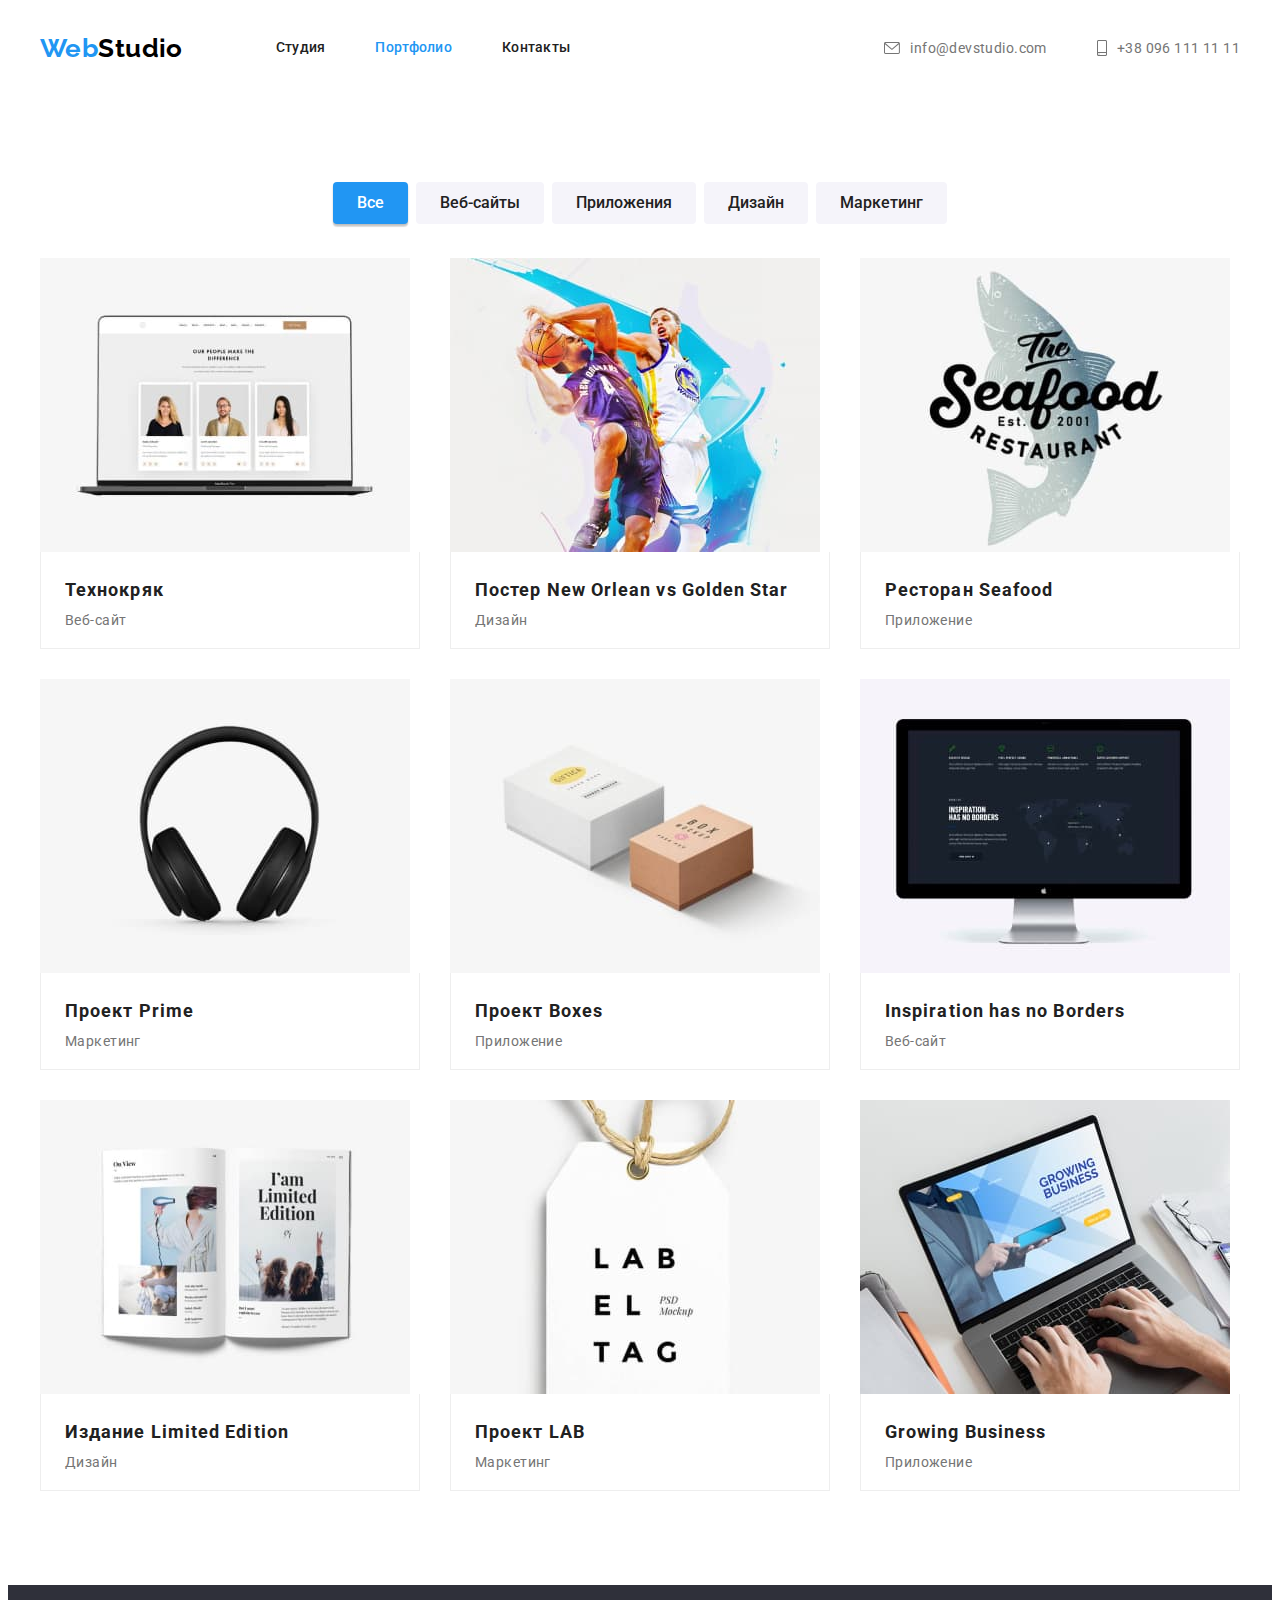
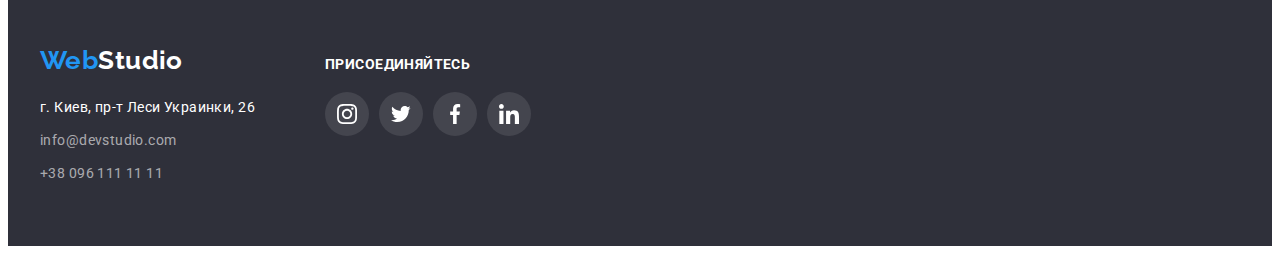
==== portfolio.html @ 497b51b6 "copy" ====
<!DOCTYPE html>
<html lang="ru">
<head>
    <meta charset="UTF-8">
    <meta http-equiv="X-UA-Compatible" content="IE=edge">
    <meta name="viewport" content="width=device-width, initial-scale=1.0">
    <link rel="preconnect" href="https://fonts.googleapis.com">
    <link rel="preconnect" href="https://fonts.gstatic.com" crossorigin>
    <link href="https://fonts.googleapis.com/css2?family=Montserrat:wght@400;700&family=Raleway:wght@700&family=Roboto:wght@400;500;700;900&display=swap" rel="stylesheet">
    <link rel="stylesheet" href="https://cdnjs.cloudflare.com/ajax/libs/modern-normalize/1.1.0/modern-normalize.min.css" integrity="sha512-wpPYUAdjBVSE4KJnH1VR1HeZfpl1ub8YT/NKx4PuQ5NmX2tKuGu6U/JRp5y+Y8XG2tV+wKQpNHVUX03MfMFn9Q==" crossorigin="anonymous" referrerpolicy="no-referrer" />
    <link rel="stylesheet" href="./css/styles.css">
    <title>Portfolio</title>
</head>
<body>
    <header class="header">
        <div class="container header-container">
                <a href="" class="logo header-logo">Web<span class="header-logo-part">Studio</span></a>
            <nav class="header-navigation">
                <ul class="header-list list">
                    <li class="header-item"><a href="./index.html" class="header-link link">Студия</a></li>
                    <li class="header-item"><a href="./portfolio.html" class="header-link current link">Портфолио</a></li>
                    <li class="header-item"><a href="" class="header-link link">Контакты</a></li>
                </ul>
            </nav>
            <div class="header-connect">
                <ul class="header-list list">
                    <li class="header-item"><a href="mailto:info@devstudio.com" class="header-link-cont link">
                        <svg class="heder-icon-mail" width="16" height="12" >
                            <use href="./images/symbol-defs.svg#icon-mail"></use>
                        </svg>info@devstudio.com</a></li>
                    <li class="header-item"><a href="tel:+380961111111" class="header-link-cont link">
                        <svg class="heder-icon-tel" width="10" height="16" >
                            <use href="./images/symbol-defs.svg#icon-tel"></use>
                        </svg>+38 096 111 11 11</a>
                    </li>
                </ul>
            </div>
        </div>
    </header> 
    <main>
        <section class="portfolio">
            <div class="container">
                <h1 class="visually-hidden">Портфолио</h1>
                    <ul class="filter-list list">
                        <li class="filter-item"> 
                            <button type="button" class="filter-btn current">Все</button>
                        </li> 
                        <li class="filter-item">
                            <button type="button" class="filter-btn">Веб-сайты</button>
                        </li> 
                        <li class="filter-item">
                         <button type="button" class="filter-btn">Приложения</button>
                        </li> 
                        <li class="filter-item">
                            <button type="button" class="filter-btn">Дизайн</button>
                        </li> 
                        <li class="filter-item">
                            <button type="button" class="filter-btn">Маркетинг</button>
                        </li> 
                    </ul>

                    <ul class="projects-list list">
                        <li class="projects-item"> 
                            <a href="" class="projects-link link">
                            <img src="./images/portfolio_img1.jpg" alt="веб-сайт технокряк" width="370" class="project-img">
                            <div class="project-container">
                            <h3 class="project-name">Технокряк</h3>
                            <p class="project-type">Веб-сайт</p>
                            </div>
                            </a>
                        </li>
                        <li class="projects-item">
                            <a href="" class="projects-link link">
                            <img src="./images/portfolio_img2.jpg" alt="дизайн постера" width="370" class="project-img">
                            <div class="project-container">
                            <h3 class="project-name">Постер <span lang="en">New Orlean vs Golden Star</span></h3>
                            <p class="project-type">Дизайн</p>
                            </div>
                            </a>
                        </li>
                        <li class="projects-item">
                            <a href="" class="projects-link link">
                            <img src="./images/portfolio_img3.jpg" alt="приложение для ресторана" width="370" class="project-img">
                            <div class="project-container">
                            <h3 class="project-name">Ресторан <span lang="en">Seafood</span> </h3>
                            <p class="project-type">Приложение</p>
                            </div>
                            </a>
                        </li>
                        <li class="projects-item">
                            <a href="" class="projects-link link">
                            <img src="./images/portfolio_img4.jpg" alt="маркетинг проекта прайм" width="370" class="project-img">
                            <div class="project-container">
                            <h3 class="project-name">Проект <span lang="en">Prime</span></h3>
                            <p class="project-type">Маркетинг</p>
                            </div>
                            </a>
                        </li>
                        <li class="projects-item">
                            <a href="" class="projects-link link">
                            <img src="./images/portfolio_img5.jpg" alt="приложение для проекта" width="370" class="project-img">
                            <div class="project-container">
                            <h3 class="project-name">Проект <span lang="en">Boxes</span></h3>
                            <p class="project-type">Приложение</p>
                            </div>
                            </a>
                        </li>
                        <li class="projects-item">
                            <a href="" class="projects-link link">
                            <img src="./images/portfolio_img6.jpg" alt="веб-сайт компании" width="370" class="project-img">
                            <div class="project-container">
                            <h3 lang="en" class="project-name">Inspiration has no Borders</h3>
                            <p class="project-type">Веб-сайт</p>
                            </div>
                            </a>
                        </li>
                        <li class="projects-item">
                            <a href="" class="projects-link link">
                            <img src="./images/portfolio_img7.jpg" alt="дизайн журнала" width="370" class="project-img">
                            <div class="project-container">
                            <h3 class="project-name">Издание <span lang="en">Limited Edition</span></h3>
                            <p class="project-type">Дизайн</p>
                            </div>
                            </a>
                        </li>
                        <li class="projects-item">
                            <a href="" class="projects-link link">
                            <img src="./images/portfolio_img8.jpg" alt="маркетинг проекта" width="370" class="project-img">
                            <div class="project-container">
                            <h3 class="project-name">Проект <span lang="en">LAB</span></h3>
                            <p class="project-type">Маркетинг</p>
                            </div>
                            </a>
                        </li>
                        <li class="projects-item">
                            <a href="" class="projects-link link">
                            <img src="./images/portfolio_img9.jpg" alt="приложение для бизнеса" width="370" class="project-img">
                            <div class="project-container">
                            <h3 lang="en" class="project-name">Growing Business</h3>
                            <p class="project-type">Приложение</p>
                            </div>
                            </a>
                        </li>
                    </ul>
            </div> 
        </section>

    </main>
    <footer class="footer">
        <div class="container footer-conainetr">
                <div class="footer-first">
                    <a href="" class="logo footer-logo">Web<span class="footer-logo-part">Studio</span></a>
                    <address class="footer-addr footer-link link">
                        <p class="footer-addres">г. Киев, пр-т Леси Украинки, 26</p>
                        <ul class="footer-list list">
                            <li class="footer-item">
                                <a href="mailto:info@devstudio.com" class="footer-link link-footer link footer-mail">info@devstudio.com</a>
                            </li>
                            <li class="footer-item">
                                <a href="tel:+380961111111" class="footer-link link-footer link">+38 096 111 11 11</a>
                            </li>
                        </ul>
                    </address>
                </div>
            <div class="connect">
                <h3 class="connect-title">присоединяйтесь</h3>
                    <ul class="connect-soc-list list">
                        <li class="connect-soc-item">
                            <a href="" class="connect-soc-link">
                                <svg class="connect-item-icon" width="20" height="20" >
                                    <use href="./images/symbol-defs.svg#icon-instagram"></use>
                                </svg>
                            </a>
                        </li>
                        <li class="connect-soc-item">
                            <a href="" class="connect-soc-link">
                                <svg class="connect-item-icon" width="20" height="20" >
                                    <use href="./images/symbol-defs.svg#icon-twitter"></use>
                                </svg>
                            </a>
                        </li>
                        <li class="connect-soc-item">
                            <a href="" class="connect-soc-link">
                                <svg class="connect-item-icon" width="20" height="20" >
                                    <use href="./images/symbol-defs.svg#icon-facebook"></use>
                                </svg>
                            </a>
                        </li>
                        <li class="connect-soc-item">
                            <a href="" class="connect-soc-link">
                                <svg class="connect-item-icon" width="20" height="20" >
                                    <use href="./images/symbol-defs.svg#icon-linkedin"></use>
                                </svg>
                            </a>
                        </li>
                    </ul>
            </div>
        </div>
    </footer>
</body>
</html>
---- css/styles.css ----
:root {
    --sercondary-text-color: #757575;
    --main-text-color: #212121;
    --accent-color: #2196F3;
    --primary-white-color: #FFFFFF;
}

body {
    font-size: 14px;
    font-family: "Roboto", sans-serif;
    letter-spacing: 0.03em;
    color: var(--main-text-color);
    background-color: var(--primary-white-color);
}

p, 
h1, 
h2,
h3, 
h4, 
h5, 
h6 {
    margin: 0;
}

ul, 
ol {
    margin: 0;
    padding: 0;
}

img {
     display: block;
     max-width: 100%;
     height: auto;
}

.container {
    width: 1200px;
    padding-left: 15px;
    padding-right: 15px;
    margin: 0 auto;

}

.visually-hidden {
	position: absolute;
	overflow: hidden;
	clip: rect(0 0 0 0);
	height: 1px;
	width: 1px;
	margin: -1px;
	padding: 0;
	border: 0;
}

.logo{
    display: inline-block;
    font-family: "Raleway", sans-serif;
    text-decoration: none;
    color: var(--accent-color);
    font-weight: 700;
    font-size: 26px;
    line-height: 1.19;
}

.list {
    list-style: none;
    padding: 0;
    margin: 0;
}

.link {
    display: block;
    text-decoration: none;
}

.title {
    font-size: 36px;
    line-height: 1.16;
    text-align: center;
 }

 .img {
     display: block;
     max-width: 100%;
     height: auto;
 }

/* ------------------------------------HEADER--------------------------------- */

.header {
    border-bottom: 1px;
    border-bottom-color: #ECECEC;
}

.header-logo{
    margin-right: 93px;
}

.header .container{
    display: flex;
    align-items: center;
}

.header-connect{
    margin-left: auto;
}

.header-logo-part{
    color: #000000;
}

.header-list{
    display: flex;
    align-items: center;
}

.header-item:not(:last-child){
    margin-right: 50px;
}

.header-link {
    padding-top: 32px;
    padding-bottom: 32px;
    font-weight: 500;
    line-height: 1.14;
    letter-spacing: 0.02em;
    color: inherit;
}

.header-link-cont{
    padding-top: 32px;
    padding-bottom: 32px;
    color: var(--sercondary-text-color);
    display: flex;
    align-items: center;
}

.header-link:hover, 
.header-link-cont:hover, 
.header-link:focus, 
.header-link-cont:focus, 
.current, 
.logo:focus, 
.link-footer:focus, 
.link-footer:hover {
    color: var(--accent-color);
}

.heder-icon-tel,
.heder-icon-mail {
    fill: currentColor;
    margin-right: 10px;
}
    

/* ------------------------------------HERO------------------------- */

.hero {
    padding-top: 200px;
    padding-bottom: 200px;

    text-align: center;
    background-color: #2F303A;
}

.hero-tittle { 
    margin-top: 0;
    margin-left: auto;
    margin-right: auto;
    margin-bottom: 30px; 
    max-width: 696px;
    text-align: center;

    font-weight: 900;
    font-size: 44px;
    line-height: 1.36;
    letter-spacing: 0.06em;
    text-transform: uppercase;
    color: var(--primary-white-color);  
}

.button {
    font-weight: 700;
    font-size: 16px;
    line-height: 1.87;
    display: flex;
    letter-spacing: 0.06em;
    color: var(--primary-white-color);
    font-family: inherit;
    background-color: var(--accent-color);
    cursor: pointer;
}

.hero-btn{
    border-radius: 4px;
    display: inline-block;
    min-width: 200px;
    padding-top: 10px;
    padding-bottom: 10px;
    border-radius: 4px;
    border: none;
    box-shadow: 0px 4px 4px rgba(0, 0, 0, 0.15);
}

.overlay{
    min-width: 1600px;
    height: 600px;
    margin-left: auto;
    margin-right: auto;
    background-image:linear-gradient(
        rgba(47, 48, 58, 0.4),
        rgba(47, 48, 58, 0.4)
    ), url(../images/hero_img.jpg);
    background-repeat: no-repeat;
    background-position: center;
    background-size: cover;

}
/* --------------------------------------ADVANTAGE-------------------------- */

.advantage {
    padding-top: 94px;
    padding-bottom: 94px;
}

.advantage-list {
    display: flex;
}

.advantage-item {
    width: 270px;
}

.advantage-item::before {
    
    display: block;
    content: "" ;
    height: 120px;
    background-repeat: no-repeat;
    background-position: center;
    background-color: #F5F4FA;
    border-radius: 4px;
    margin-bottom: 30px;
}

.icon-antena::before {
    background-image: url("../images/antenna\ 1.svg");
}

.icon-clock::before {
    background-image: url('../images/clock\ 1.svg');
}

.icon-diagram::before {
    background-image: url('../images/diagram\ 1.svg');
}

.icon-astronaut::before {
    background-image: url('../images/astronaut\ 1.svg');
}
.advantage-item:not(:last-child) {
    margin-right: 30px;
}

.advantage-heading {
    margin-bottom: 10px;

    font-size: 14px;
    line-height: 1.14;
    text-transform: uppercase;
    color: var(--main-text-color);
}

.advantage-desc {
    line-height: 1.71;
    color: var(--sercondary-text-color);
}

/* --------------------------------------ABOUT------------------------ */

.about{
    padding-top: 0;
    padding-bottom: 94px;
}

.about-title{
    margin-bottom: 50px;
}

.about-list{
    display: flex;
    align-items: center;
}

.about-item:not(:last-child) {
    margin-right: 30px;
}

/* -------------------------------------TEAM------------------------------ */
.team {
    padding-top: 94px;
    padding-bottom: 94px;
    background-color: #F5F4FA;
}

.team-title{
    margin-bottom: 50px;
}

.team-list{
    display: flex;
    align-items: center;
}

.team-item:not(:last-child) {
    margin-right: 30px;
}
.team-item {
    box-shadow: 0px 1px 3px rgba(0, 0, 0, 0.12), 0px 1px 1px rgba(0, 0, 0, 0.14), 0px 2px 1px rgba(0, 0, 0, 0.2);
}

.team-image {
    margin-bottom: 30px;
}

.team-container{
    padding: 0px 32px 30px 32px;
    box-shadow: 0px 1px 3px rgba(0, 0, 0, 0.12), 0px 1px 1px rgba(0, 0, 0, 0.14), 0px 2px 1px rgba(0, 0, 0, 0.2);
    border-radius: 0px 0px 4px 4px;
}

.team-member {
    margin-bottom: 10px;
    font-weight: 500;
    font-size: 16px;
    line-height: 1.19;
    text-align: center;
}

.team-profession {
    font-size: 16px;
    line-height: 1.19;
    text-align: center;
    color: var(--sercondary-text-color);
    margin-bottom: 16px;
}

.team-soc-list {
    display: flex;
    justify-content: center; 
}

.team-soc-item +.team-soc-item{
    margin-left: 10px;
}

.team-soc-link {
    width: 44px;
    height: 44px;
    display: flex;
    justify-content: center;
    align-items: center;
}

.team-item-icon {
    fill: rgba(175, 177, 184, 1);
}

.team-soc-link:hover,
.team-soc-link:focus {
    background-color: var(--accent-color);
    border-radius: 50%;
}


.team-soc-link:hover .team-item-icon,
.team-soc-link:focus .team-item-icon {
    fill: var(--primary-white-color);
}

/* --------------------------------------CLIENT---------------------------- */

.client {
    padding-top: 94px;
    padding-bottom: 94px;
}

.client-title{
    margin-bottom: 50px;
}
.container {
}

.client-list {
    display: flex;
    justify-content: center;
}

.client-item:not(:last-child) {
    margin-right: 30px;
}

.client-link {
    width: 170px;
    height: 92px;
    display: flex;
    justify-content: center;
    align-items: center;
    border: 1px solid rgba(175, 177, 184, 1);
}

.client-item-icon {
    fill: rgba(175, 177, 184, 1);
}

.client-link:hover,
.client-link:focus {
    border: 1px solid var(--accent-color);
}


.client-link:hover .client-item-icon,
.client-link:focus .client-item-icon {
    fill: var(--accent-color);
}

/* --------------------------------------FOOTER----------------------------- */
.footer {
    padding-top: 60px;
    padding-bottom: 60px;
    background-color: #2F303A;
    
}

.footer-conainetr {
    display: flex;
    align-items: baseline;
}

.footer-first {
    margin-right: 70px;
}

.footer-logo{
    margin-bottom: 20px;
}

.footer-logo-part{
    display: inline-block;
    color: var(--primary-white-color);
}

.footer-link{
    font-weight: 400;
    line-height: 1.71;
}

.footer-addres {
    margin-bottom: 9px;
}

.footer-addr {
    font-style: normal;
    color: var(--primary-white-color);
}

.footer-item:not(:last-child) {
    margin-bottom: 9px;
}

.link-footer {
    color: rgba(255, 255, 255, 0.6);
}

/* ---------------------------------FOOTER CONNECT-------------------------- */

.connect-title {
    font-size: 14px;
    color: var(--primary-white-color);
    text-transform: uppercase;
    margin-bottom: 20px;
}

.connect-soc-list {
    display: flex;
}

.connect-soc-link {
    width: 44px;
    height: 44px;
    display: flex;
    justify-content: center;
    align-items: center;
    background-color: rgba(255, 255, 255, 0.1);
    border-radius: 50%;
}

.connect-item-icon {
    fill: var(--primary-white-color);
}

.connect-soc-item +.connect-soc-item {
    margin-left: 10px;
}

.connect-soc-link:hover,
.connect-soc-link:focus {
    background-color: var(--accent-color);
    border-radius: 50%;
}


.connect-soc-link:hover .connect-item-icon,
.connect-soc-link:focus .connect-item-icon {
    fill: var(--primary-white-color);
}

/* -----------------------------------FILTER PORTFOLIO-------------------- */
.portfolio{
    padding-top: 94px;
    padding-bottom: 94px;
}
.filter-list {
    display: flex;
    margin-bottom: 34px;
    justify-content: center;
}

.filter-item:not(:last-child){
    margin-right: 8px;
    
}

.filter-btn {
    padding: 6px 22px;
    border-radius: 4px;
    border-color: transparent;
    font-weight: 500;
    font-size: 16px;
    line-height: 1.62;
    text-align: center;
    background: #F5F4FA;
    color: var(--main-text-color);
    font-family: inherit;
    cursor: pointer;
}

.filter-btn.current {
    color: var(--primary-white-color);
    background-color: var(--accent-color);
    box-shadow: 0px 3px 1px rgba(0, 0, 0, 0.1), 0px 1px 2px rgba(0, 0, 0, 0.08), 0px 2px 2px rgba(0, 0, 0, 0.12);
}

.filter-btn:hover,
.filter-btn:focus {
    color: var(--primary-white-color);
    background-color: var(--accent-color);
    box-shadow: 0px 4px 4px rgba(0, 0, 0, 0.25), 0px 3px 1px rgba(0, 0, 0, 0.1), 0px 1px 2px rgba(0, 0, 0, 0.08), 0px 2px 2px rgba(0, 0, 0, 0.12);
}


/* -----------------------------------PROJECTS PORTFOLIO------------------ */
.projects-list {
    display: flex;
    flex-wrap: wrap;
    margin-left: -30px;
    margin-bottom: -30px;
}

.projects-item {
    width: calc((100% - 90px) / 3);
    margin-left: 30px;
    margin-bottom: 30px;
}

.projects-item:hover,
.projects-item:focus {
    box-shadow: 0px 1px 1px rgba(0, 0, 0, 0.12), 0px 4px 4px rgba(0, 0, 0, 0.06), 1px 4px 6px rgba(0, 0, 0, 0.16);
}

.project-container{
    padding: 20px 24px;
    border: 1px solid #EEEEEE;
    border-top: none;
}

.project-name {
    margin-bottom: 4px;
    font-size: 18px;
    line-height: 2;
    letter-spacing: 0.06em;
    color: var(--main-text-color);
}

.project-type {
    color: var(--sercondary-text-color);
}
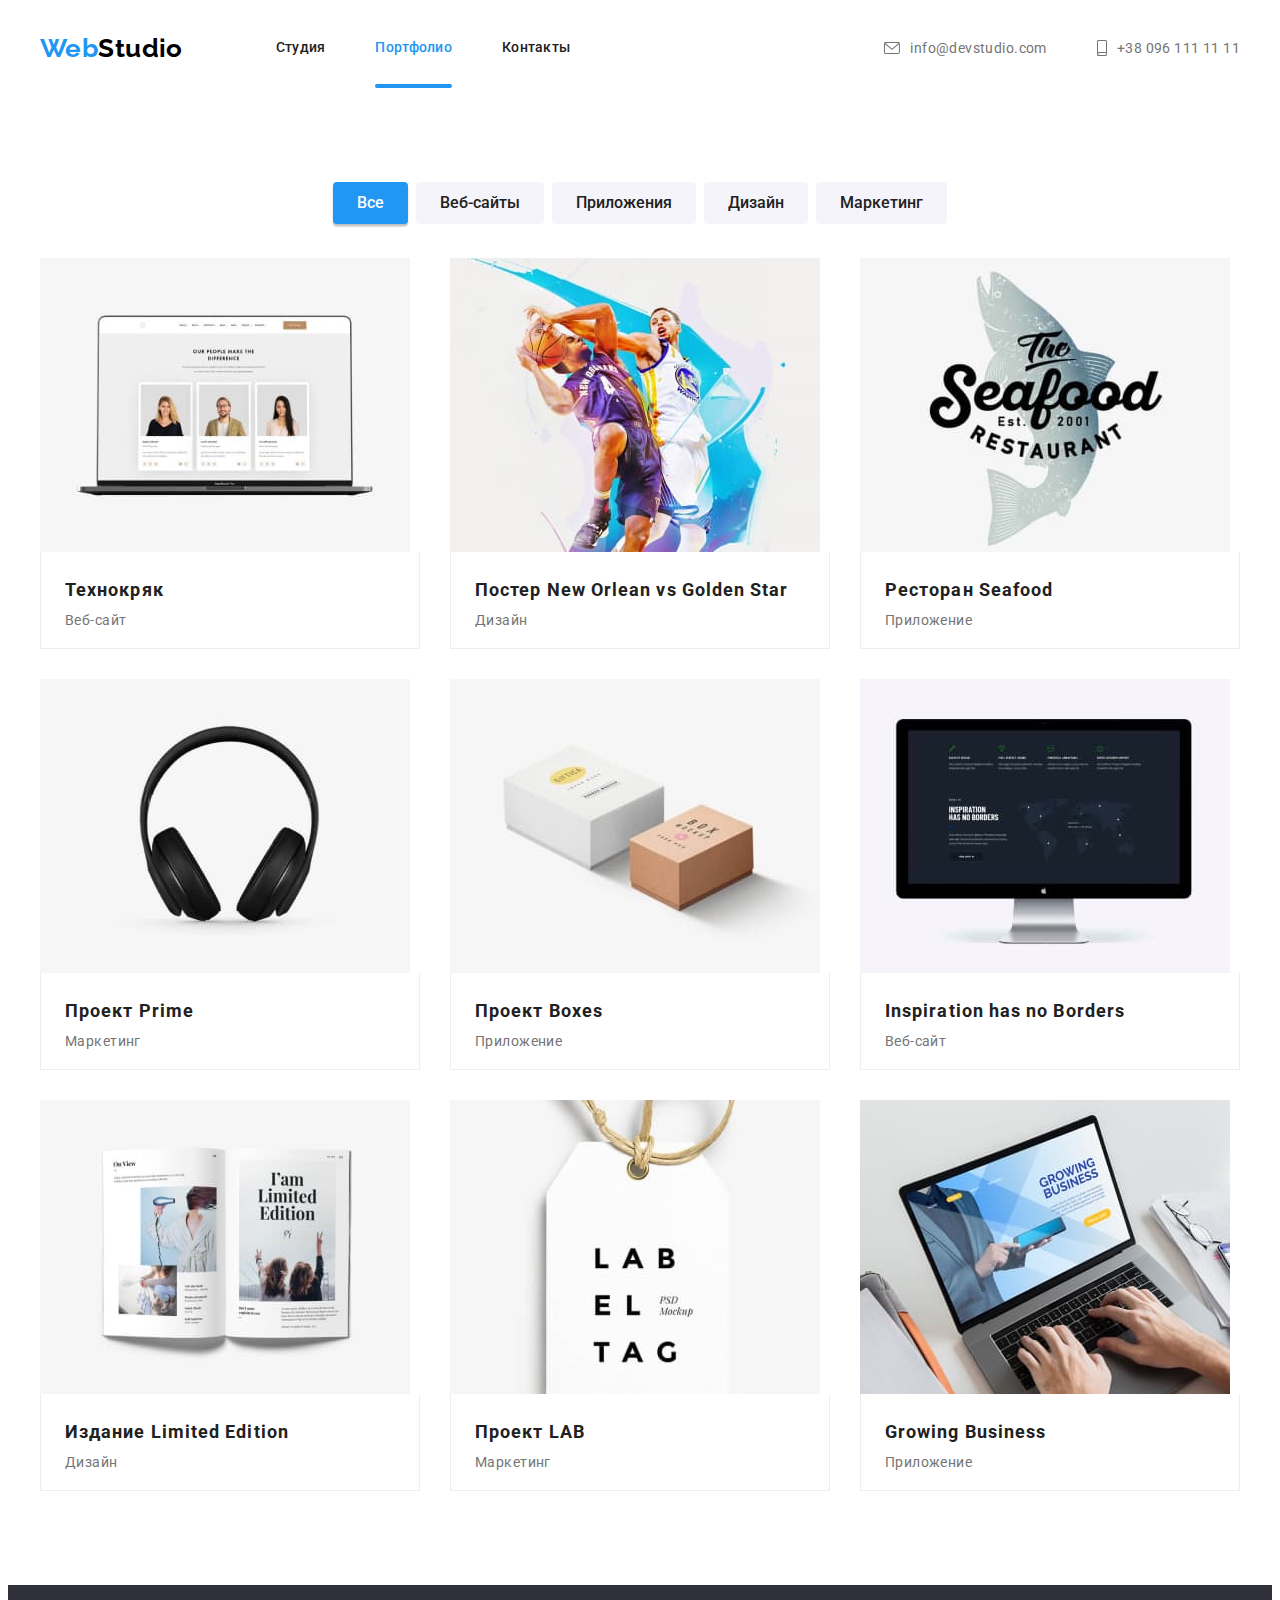
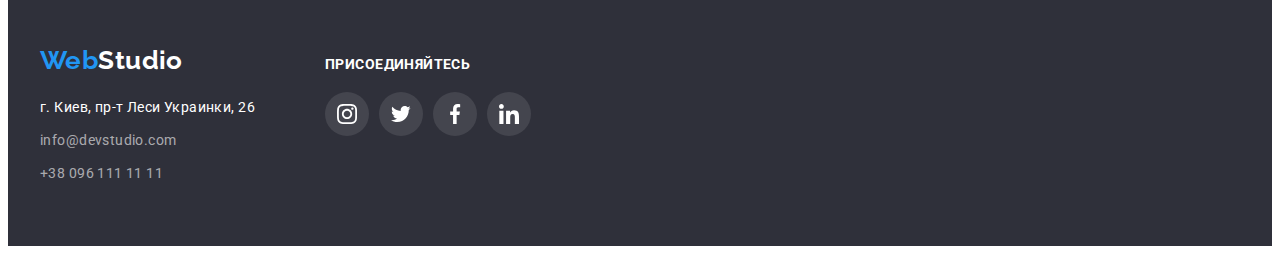
==== commit 1de9d6cc: "part1" ====
--- a/portfolio.html
+++ b/portfolio.html
@@ -18,7 +18,7 @@
             <nav class="header-navigation">
                 <ul class="header-list list">
                     <li class="header-item"><a href="./index.html" class="header-link link">Студия</a></li>
-                    <li class="header-item"><a href="./portfolio.html" class="header-link current link">Портфолио</a></li>
+                    <li class="header-item"><a href="./portfolio.html" class="header-link current link header-link-now">Портфолио</a></li>
                     <li class="header-item"><a href="" class="header-link link">Контакты</a></li>
                 </ul>
             </nav>
--- a/css/styles.css
+++ b/css/styles.css
@@ -86,6 +86,7 @@
      max-width: 100%;
      height: auto;
  }
+ 
 
 /* ------------------------------------HEADER--------------------------------- */
 
@@ -116,11 +117,13 @@
     align-items: center;
 }
 
-.header-item:not(:last-child){
+.header-item:not(:last-child) {
+    position: relative;
     margin-right: 50px;
 }
 
 .header-link {
+    
     padding-top: 32px;
     padding-bottom: 32px;
     font-weight: 500;
@@ -135,6 +138,18 @@
     color: var(--sercondary-text-color);
     display: flex;
     align-items: center;
+}
+
+.header-link, 
+.header-link-cont, 
+.header-link, 
+.header-link-cont,  
+.logo, 
+.link-footer, 
+.link-footer {
+    transition-property: color ;
+    transition-duration: 250ms;
+    transition-timing-function: cubic-bezier(0.4, 0, 0.2, 1);
 }
 
 .header-link:hover, 
@@ -152,6 +167,18 @@
 .heder-icon-mail {
     fill: currentColor;
     margin-right: 10px;
+}
+
+.header-link-now::after {
+    content: "";
+    position: absolute;
+    left: 0;
+    bottom: 0;
+    display: block;
+    width: 100%;
+    height: 4px;
+    border-radius: 2px;
+    background-color: var(--accent-color) ;
 }
     
 
@@ -298,6 +325,32 @@
     margin-right: 30px;
 }
 
+.imgage-desctop {
+    position: relative;
+}
+
+.image-label{
+    position: absolute;
+    display: block;
+
+    bottom: 0;
+    border: 1px solid rgba(0, 0, 0, 1);
+    width: 100%;
+}
+
+.image-desctop-descr {
+    
+   color: rgba(255, 255, 255, 1);
+   background-color: rgba(47, 48, 58, 0.8);
+    
+    padding: 27px 81px;
+    font-size: 14px;
+    line-height: 1.14;
+    
+    text-transform: uppercase;
+    text-align: center;
+}
+
 /* -------------------------------------TEAM------------------------------ */
 .team {
     padding-top: 94px;
@@ -362,10 +415,18 @@
     display: flex;
     justify-content: center;
     align-items: center;
+
+    transition-property: background-color, border-radius;
+    transition-duration: 250ms;
+    transition-timing-function: cubic-bezier(0.4, 0, 0.2, 1);
 }
 
 .team-item-icon {
     fill: rgba(175, 177, 184, 1);
+
+    transition-property: fill;
+    transition-duration: 250ms;
+    transition-timing-function: cubic-bezier(0.4, 0, 0.2, 1);
 }
 
 .team-soc-link:hover,
@@ -390,8 +451,6 @@
 .client-title{
     margin-bottom: 50px;
 }
-.container {
-}
 
 .client-list {
     display: flex;
@@ -409,10 +468,18 @@
     justify-content: center;
     align-items: center;
     border: 1px solid rgba(175, 177, 184, 1);
+
+    transition-property: border;
+    transition-duration: 250ms;
+    transition-timing-function: cubic-bezier(0.4, 0, 0.2, 1);
 }
 
 .client-item-icon {
     fill: rgba(175, 177, 184, 1);
+
+    transition-property: fill;
+    transition-duration: 250ms;
+    transition-timing-function: cubic-bezier(0.4, 0, 0.2, 1);
 }
 
 .client-link:hover,
@@ -495,10 +562,18 @@
     align-items: center;
     background-color: rgba(255, 255, 255, 0.1);
     border-radius: 50%;
+
+    transition-property: background-color, border-radius ;
+    transition-duration: 250ms;
+    transition-timing-function: cubic-bezier(0.4, 0, 0.2, 1);
 }
 
 .connect-item-icon {
     fill: var(--primary-white-color);
+
+    transition-property: fill;
+    transition-duration: 250ms;
+    transition-timing-function: cubic-bezier(0.4, 0, 0.2, 1);
 }
 
 .connect-soc-item +.connect-soc-item {
@@ -545,6 +620,10 @@
     color: var(--main-text-color);
     font-family: inherit;
     cursor: pointer;
+
+    transition-property: color, background-color, box-shadow ;
+    transition-duration: 250ms;
+    transition-timing-function: cubic-bezier(0.4, 0, 0.2, 1);
 }
 
 .filter-btn.current {
@@ -573,6 +652,10 @@
     width: calc((100% - 90px) / 3);
     margin-left: 30px;
     margin-bottom: 30px;
+    
+    transition-property: box-shadow;
+    transition-duration: 250ms;
+    transition-timing-function: cubic-bezier(0.4, 0, 0.2, 1);
 }
 
 .projects-item:hover,
@@ -597,3 +680,4 @@
 .project-type {
     color: var(--sercondary-text-color);
 }
+/* ----------------------------------amimatiion------------------------------ */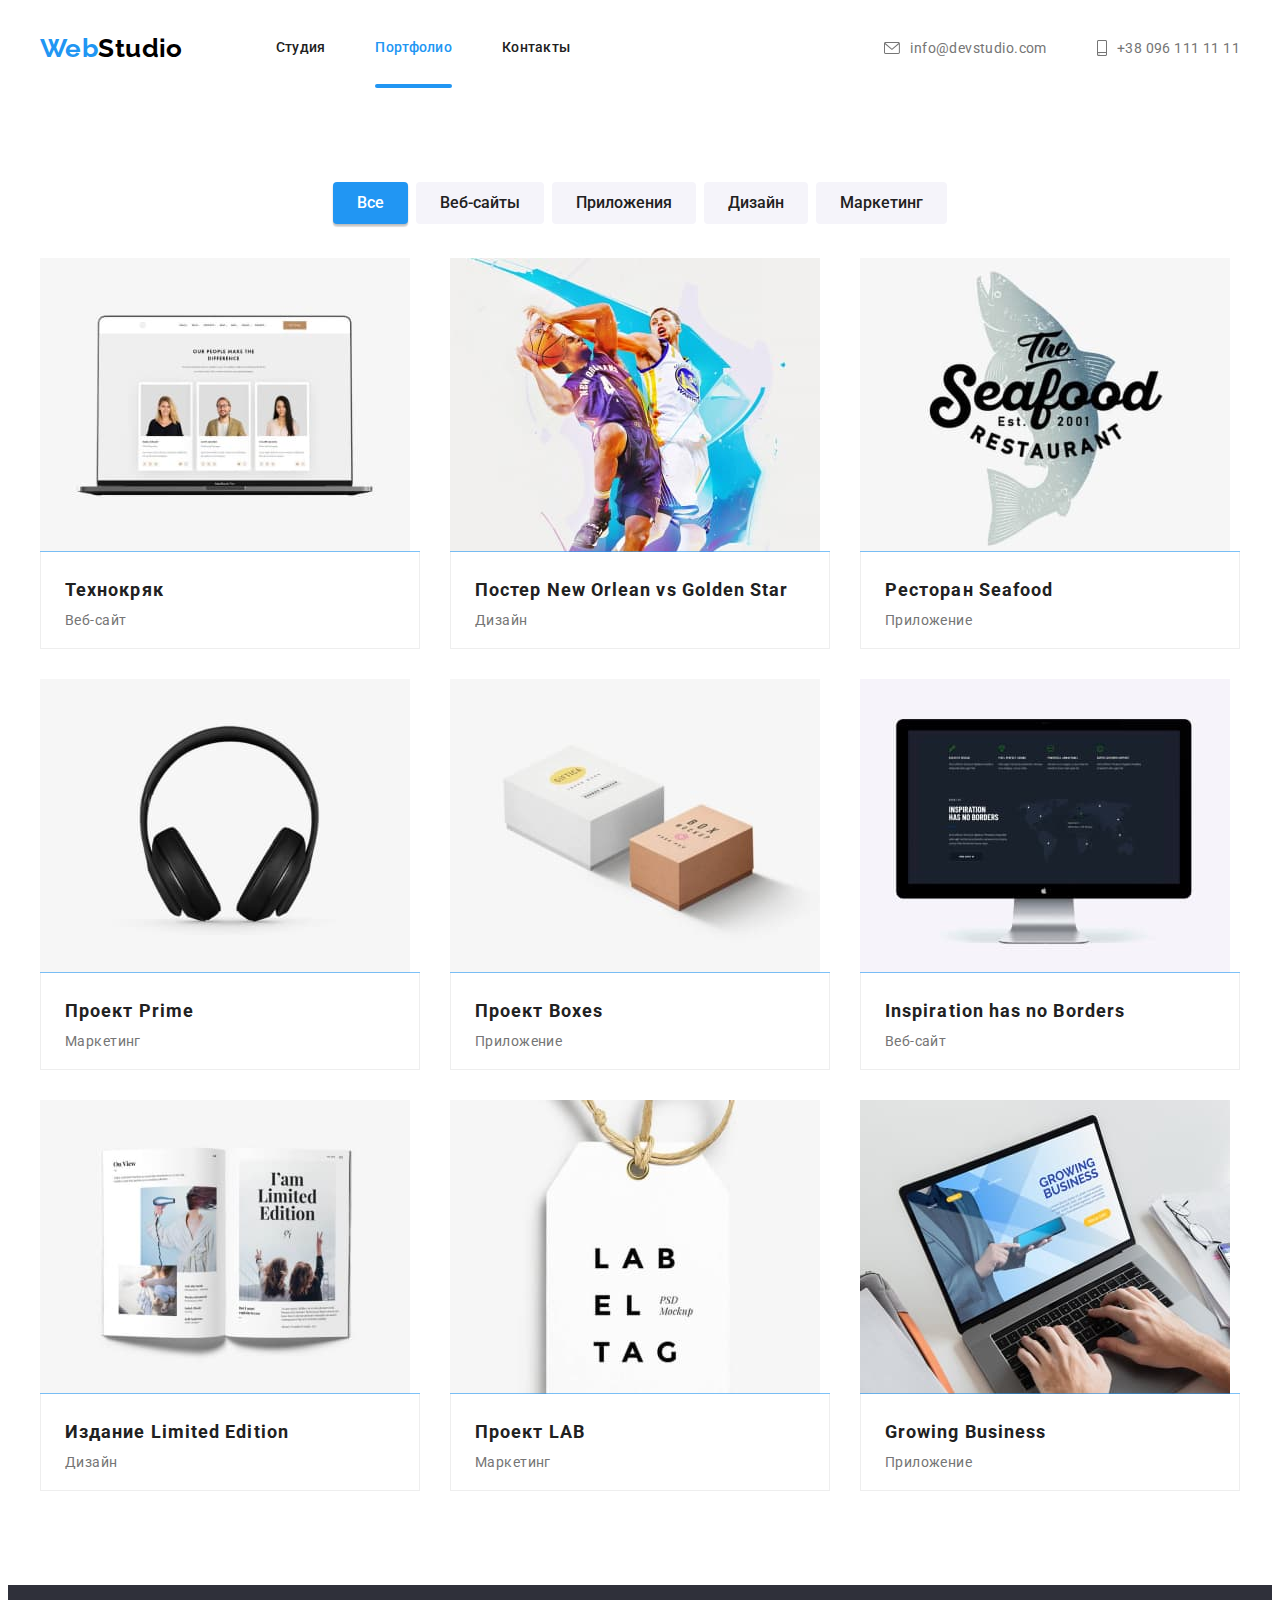
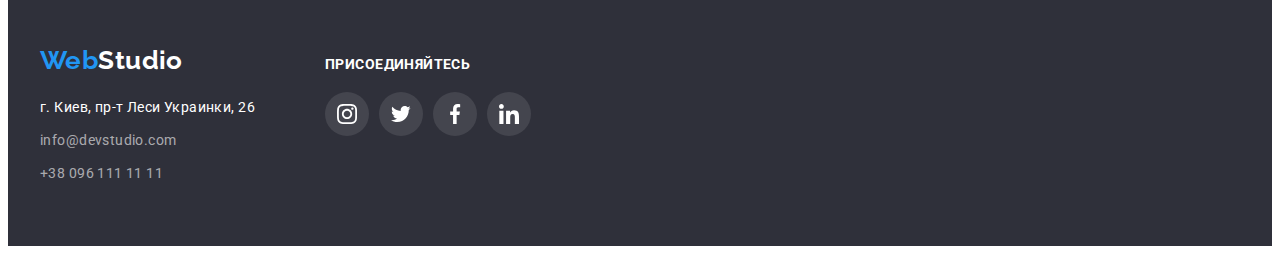
==== commit ab444480: "finish" ====
--- a/portfolio.html
+++ b/portfolio.html
@@ -62,7 +62,10 @@
                     <ul class="projects-list list">
                         <li class="projects-item"> 
                             <a href="" class="projects-link link">
-                            <img src="./images/portfolio_img1.jpg" alt="веб-сайт технокряк" width="370" class="project-img">
+                            <div class="projects-wrap">
+                                <img src="./images/portfolio_img1.jpg" alt="веб-сайт технокряк" width="370" class="project-img">
+                                <p class="overlay-text">Ресурс предлагает комплексные предложения с разным уровнем функционала и сервисов. Все это позволит посетителю получить исчерпывающие сведения о компании или частном лице.</p>
+                            </div>  
                             <div class="project-container">
                             <h3 class="project-name">Технокряк</h3>
                             <p class="project-type">Веб-сайт</p>
@@ -71,7 +74,10 @@
                         </li>
                         <li class="projects-item">
                             <a href="" class="projects-link link">
-                            <img src="./images/portfolio_img2.jpg" alt="дизайн постера" width="370" class="project-img">
+                            <div class="projects-wrap">
+                                <img src="./images/portfolio_img2.jpg" alt="дизайн постера" width="370" class="project-img">
+                                <p class="overlay-text">Ресурс предлагает комплексные предложения с разным уровнем функционала и сервисов. Все это позволит посетителю получить исчерпывающие сведения о компании или частном лице.</p>
+                            </div>
                             <div class="project-container">
                             <h3 class="project-name">Постер <span lang="en">New Orlean vs Golden Star</span></h3>
                             <p class="project-type">Дизайн</p>
@@ -80,7 +86,10 @@
                         </li>
                         <li class="projects-item">
                             <a href="" class="projects-link link">
-                            <img src="./images/portfolio_img3.jpg" alt="приложение для ресторана" width="370" class="project-img">
+                            <div class="projects-wrap">
+                                <img src="./images/portfolio_img3.jpg" alt="приложение для ресторана" width="370" class="project-img">
+                                <p class="overlay-text">Ресурс предлагает комплексные предложения с разным уровнем функционала и сервисов. Все это позволит посетителю получить исчерпывающие сведения о компании или частном лице.</p>
+                            </div>
                             <div class="project-container">
                             <h3 class="project-name">Ресторан <span lang="en">Seafood</span> </h3>
                             <p class="project-type">Приложение</p>
@@ -89,7 +98,10 @@
                         </li>
                         <li class="projects-item">
                             <a href="" class="projects-link link">
-                            <img src="./images/portfolio_img4.jpg" alt="маркетинг проекта прайм" width="370" class="project-img">
+                            <div class="projects-wrap">
+                                <img src="./images/portfolio_img4.jpg" alt="маркетинг проекта прайм" width="370" class="project-img">
+                                <p class="overlay-text">Ресурс предлагает комплексные предложения с разным уровнем функционала и сервисов. Все это позволит посетителю получить исчерпывающие сведения о компании или частном лице.</p>
+                            </div>
                             <div class="project-container">
                             <h3 class="project-name">Проект <span lang="en">Prime</span></h3>
                             <p class="project-type">Маркетинг</p>
@@ -98,7 +110,10 @@
                         </li>
                         <li class="projects-item">
                             <a href="" class="projects-link link">
-                            <img src="./images/portfolio_img5.jpg" alt="приложение для проекта" width="370" class="project-img">
+                            <div class="projects-wrap">
+                                <img src="./images/portfolio_img5.jpg" alt="приложение для проекта" width="370" class="project-img">
+                                <p class="overlay-text">Ресурс предлагает комплексные предложения с разным уровнем функционала и сервисов. Все это позволит посетителю получить исчерпывающие сведения о компании или частном лице.</p>
+                            </div>
                             <div class="project-container">
                             <h3 class="project-name">Проект <span lang="en">Boxes</span></h3>
                             <p class="project-type">Приложение</p>
@@ -107,7 +122,10 @@
                         </li>
                         <li class="projects-item">
                             <a href="" class="projects-link link">
-                            <img src="./images/portfolio_img6.jpg" alt="веб-сайт компании" width="370" class="project-img">
+                            <div class="projects-wrap">
+                                <img src="./images/portfolio_img6.jpg" alt="веб-сайт компании" width="370" class="project-img">
+                                <p class="overlay-text">Ресурс предлагает комплексные предложения с разным уровнем функционала и сервисов. Все это позволит посетителю получить исчерпывающие сведения о компании или частном лице.</p>
+                            </div>
                             <div class="project-container">
                             <h3 lang="en" class="project-name">Inspiration has no Borders</h3>
                             <p class="project-type">Веб-сайт</p>
@@ -116,7 +134,10 @@
                         </li>
                         <li class="projects-item">
                             <a href="" class="projects-link link">
-                            <img src="./images/portfolio_img7.jpg" alt="дизайн журнала" width="370" class="project-img">
+                            <div class="projects-wrap">
+                                <img src="./images/portfolio_img7.jpg" alt="дизайн журнала" width="370" class="project-img">
+                                <p class="overlay-text">Ресурс предлагает комплексные предложения с разным уровнем функционала и сервисов. Все это позволит посетителю получить исчерпывающие сведения о компании или частном лице.</p>
+                            </div>
                             <div class="project-container">
                             <h3 class="project-name">Издание <span lang="en">Limited Edition</span></h3>
                             <p class="project-type">Дизайн</p>
@@ -125,7 +146,10 @@
                         </li>
                         <li class="projects-item">
                             <a href="" class="projects-link link">
-                            <img src="./images/portfolio_img8.jpg" alt="маркетинг проекта" width="370" class="project-img">
+                            <div class="projects-wrap">
+                                <img src="./images/portfolio_img8.jpg" alt="маркетинг проекта" width="370" class="project-img">
+                                <p class="overlay-text">Ресурс предлагает комплексные предложения с разным уровнем функционала и сервисов. Все это позволит посетителю получить исчерпывающие сведения о компании или частном лице.</p>
+                            </div>
                             <div class="project-container">
                             <h3 class="project-name">Проект <span lang="en">LAB</span></h3>
                             <p class="project-type">Маркетинг</p>
@@ -134,7 +158,10 @@
                         </li>
                         <li class="projects-item">
                             <a href="" class="projects-link link">
-                            <img src="./images/portfolio_img9.jpg" alt="приложение для бизнеса" width="370" class="project-img">
+                            <div class="projects-wrap">
+                                <img src="./images/portfolio_img9.jpg" alt="приложение для бизнеса" width="370" class="project-img">
+                                <p class="overlay-text">Ресурс предлагает комплексные предложения с разным уровнем функционала и сервисов. Все это позволит посетителю получить исчерпывающие сведения о компании или частном лице.</p>
+                            </div>
                             <div class="project-container">
                             <h3 lang="en" class="project-name">Growing Business</h3>
                             <p class="project-type">Приложение</p>
--- a/css/styles.css
+++ b/css/styles.css
@@ -3,6 +3,8 @@
     --main-text-color: #212121;
     --accent-color: #2196F3;
     --primary-white-color: #FFFFFF;
+    --duration-time: 250ms;
+    --timing-function: cubic-bezier(0.4, 0, 0.2, 1);
 }
 
 body {
@@ -148,8 +150,8 @@
 .link-footer, 
 .link-footer {
     transition-property: color ;
-    transition-duration: 250ms;
-    transition-timing-function: cubic-bezier(0.4, 0, 0.2, 1);
+    transition-duration: var(--duration-time);
+    transition-timing-function: var(--timing-function);
 }
 
 .header-link:hover, 
@@ -417,16 +419,16 @@
     align-items: center;
 
     transition-property: background-color, border-radius;
-    transition-duration: 250ms;
-    transition-timing-function: cubic-bezier(0.4, 0, 0.2, 1);
+    transition-duration: var(--duration-time);
+    transition-timing-function: var(--timing-function);
 }
 
 .team-item-icon {
     fill: rgba(175, 177, 184, 1);
 
     transition-property: fill;
-    transition-duration: 250ms;
-    transition-timing-function: cubic-bezier(0.4, 0, 0.2, 1);
+    transition-duration: var(--duration-time);
+    transition-timing-function: var(--timing-function);
 }
 
 .team-soc-link:hover,
@@ -470,16 +472,16 @@
     border: 1px solid rgba(175, 177, 184, 1);
 
     transition-property: border;
-    transition-duration: 250ms;
-    transition-timing-function: cubic-bezier(0.4, 0, 0.2, 1);
+    transition-duration: var(--duration-time);
+    transition-timing-function: var(--timing-function);
 }
 
 .client-item-icon {
     fill: rgba(175, 177, 184, 1);
 
     transition-property: fill;
-    transition-duration: 250ms;
-    transition-timing-function: cubic-bezier(0.4, 0, 0.2, 1);
+    transition-duration: var(--duration-time);
+    transition-timing-function: var(--timing-function);
 }
 
 .client-link:hover,
@@ -564,16 +566,16 @@
     border-radius: 50%;
 
     transition-property: background-color, border-radius ;
-    transition-duration: 250ms;
-    transition-timing-function: cubic-bezier(0.4, 0, 0.2, 1);
+    transition-duration: var(--duration-time);
+    transition-timing-function: var(--timing-function);
 }
 
 .connect-item-icon {
     fill: var(--primary-white-color);
 
     transition-property: fill;
-    transition-duration: 250ms;
-    transition-timing-function: cubic-bezier(0.4, 0, 0.2, 1);
+    transition-duration: var(--duration-time);
+    transition-timing-function: var(--timing-function);
 }
 
 .connect-soc-item +.connect-soc-item {
@@ -622,8 +624,8 @@
     cursor: pointer;
 
     transition-property: color, background-color, box-shadow ;
-    transition-duration: 250ms;
-    transition-timing-function: cubic-bezier(0.4, 0, 0.2, 1);
+    transition-duration: var(--duration-time);
+    transition-timing-function: var(--timing-function);
 }
 
 .filter-btn.current {
@@ -654,13 +656,39 @@
     margin-bottom: 30px;
     
     transition-property: box-shadow;
-    transition-duration: 250ms;
-    transition-timing-function: cubic-bezier(0.4, 0, 0.2, 1);
+    transition-duration: var(--duration-time);
+    transition-timing-function: var(--timing-function);
 }
 
 .projects-item:hover,
 .projects-item:focus {
     box-shadow: 0px 1px 1px rgba(0, 0, 0, 0.12), 0px 4px 4px rgba(0, 0, 0, 0.06), 1px 4px 6px rgba(0, 0, 0, 0.16);
+}
+
+.projects-item:hover .overlay-text {
+    transform: translateY(0%);
+
+}
+
+.projects-wrap{
+    position: relative;
+    overflow: hidden;
+}
+
+.overlay-text{
+    position: absolute;
+    top: 0;
+    color: rgba(255, 255, 255, 1);
+    background-color: rgba(33, 150, 243, 0.9);
+    font-size: 18px;
+    line-height: 1.55;
+    padding: 63px 24px;
+    transform: translateY(100%);
+    transition-property: transform;
+    transition-duration: var(--duration-time);
+    transition-timing-function: var(--timing-function);
+    overflow: auto;
+
 }
 
 .project-container{
@@ -680,4 +708,45 @@
 .project-type {
     color: var(--sercondary-text-color);
 }
-/* ----------------------------------amimatiion------------------------------ */+
+
+.backdrop {
+    position: fixed;
+    top: 0;
+    width: 100%;
+    height: 100%;
+    background-color: rgba(0, 0, 0, 0.2);
+    transition: opacity 300ms, visibility 300ms;
+}
+
+.backdrop.is-hidden .modal {
+    transform: scale(0.5);
+}
+
+.modal{
+    position: absolute;
+    width: 528px;
+    min-height: 581px;
+    background-color: rgba(255, 255, 255, 1);
+    border-radius: 4px;
+    top: 50%;
+    left: 50%;
+    transform: translate(-50%, -50%) scale(1);
+}
+
+.modal-close-btn{
+    position: absolute;
+    top: 8px;
+    right: 8px;
+    width: 30px;
+    height: 30px;
+    border-radius: 50%;
+    border: 1px solid rgba(0, 0, 0, 0.1);
+    background-color: var(--primary-white-color);
+}
+
+.is-hidden{
+    opacity: 0;
+    pointer-events: none;
+    visibility: hidden;
+}